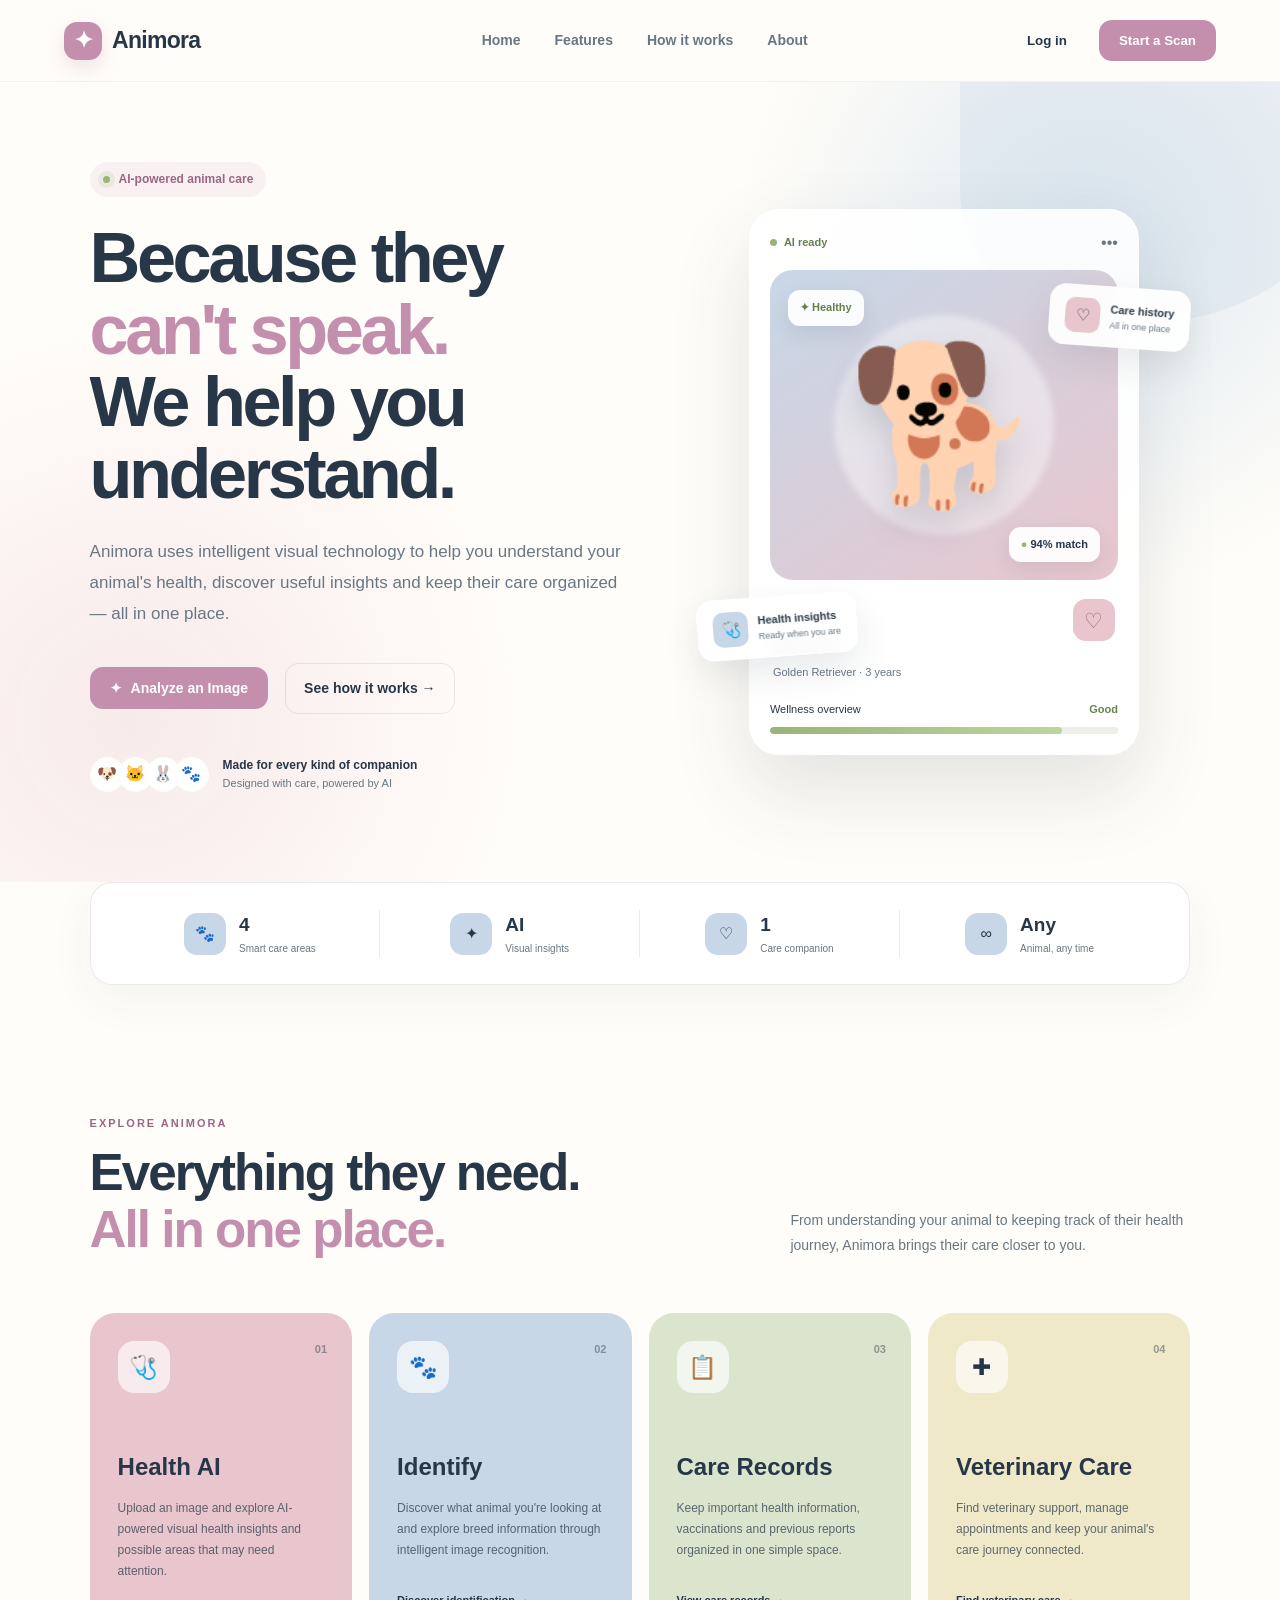
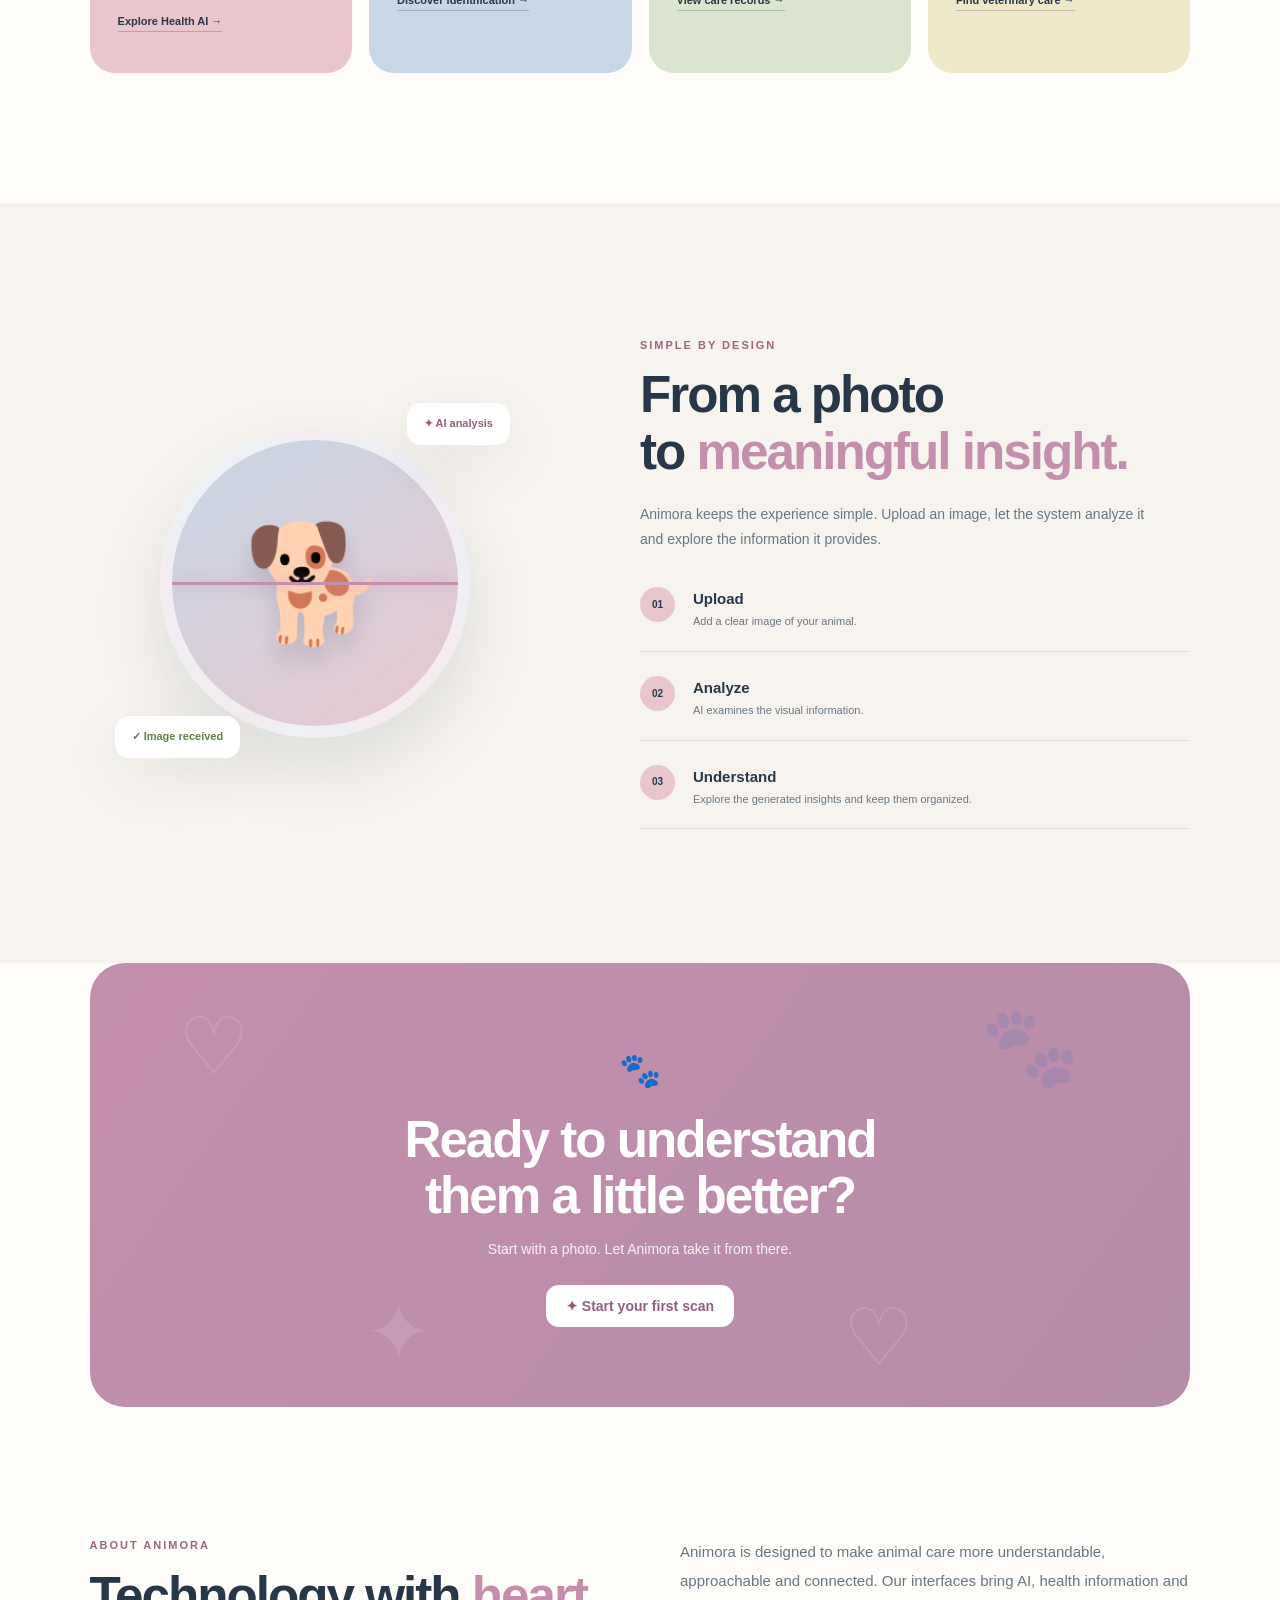
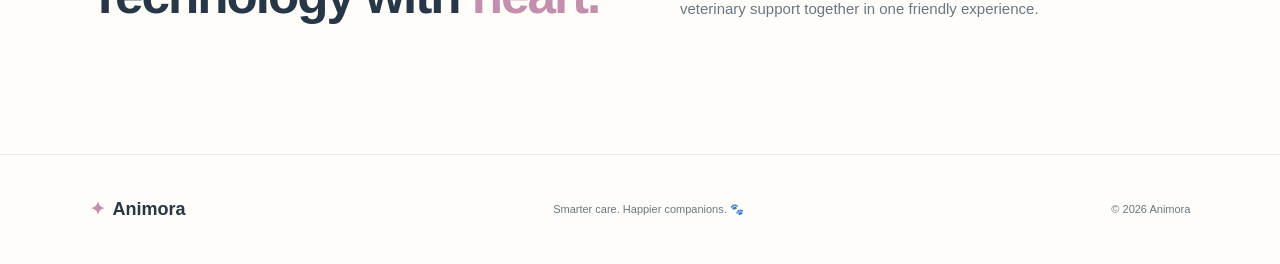
==== index.html @ 7e2e4710 "Initial Animora project" ====
<!DOCTYPE html>
<html lang="en">

<head>

    <meta charset="UTF-8">

    <meta name="viewport"
          content="width=device-width, initial-scale=1.0">

    <title>Animora — Smarter Care for Every Animal</title>

    <meta
        name="description"
        content="Animora is an AI-powered animal care platform that helps you understand, monitor and care for your animal."
    >

    <link rel="stylesheet" href="style.css">

</head>


<body>


    <!-- ================= NAVIGATION ================= -->

    <header class="navbar">

        <a href="index.html" class="logo">

            <span class="logo-icon">✦</span>

            <span>Animora</span>

        </a>


        <nav class="nav-links" id="navLinks">

            <a href="#home">
                Home
            </a>

            <a href="#features">
                Features
            </a>

            <a href="#how-it-works">
                How it works
            </a>

            <a href="#about">
                About
            </a>

        </nav>


        <div class="nav-actions">

            <button class="login-btn">
                Log in
            </button>


            <!-- CONNECTED TO HEALTH AI SCANNER -->

            <button
                class="nav-cta"
                onclick="window.location.href='Health-AI/scanner.html'"
            >
                Start a Scan
            </button>

        </div>


        <button
            class="menu-btn"
            id="menuBtn"
        >
            ☰
        </button>

    </header>



    <!-- ================= HERO ================= -->

    <main>

        <section
            class="hero"
            id="home"
        >


            <div class="hero-content">


                <div class="eyebrow">

                    <span class="pulse-dot"></span>

                    AI-powered animal care

                </div>


                <h1>

                    Because they

                    <span>
                        can't speak.
                    </span>

                    <br>

                    We help you understand.

                </h1>


                <p class="hero-description">

                    Animora uses intelligent visual technology
                    to help you understand your animal's health,
                    discover useful insights and keep their care
                    organized — all in one place.

                </p>


                <div class="hero-buttons">


                    <!-- CONNECTED TO HEALTH AI SCANNER -->

                    <button
                        class="primary-btn"
                        onclick="window.location.href='Health-AI/scanner.html'"
                    >

                        <span>✦</span>

                        Analyze an Image

                    </button>


                    <a
                        href="#how-it-works"
                        class="secondary-btn"
                    >

                        See how it works

                        <span>→</span>

                    </a>


                </div>


                <div class="hero-trust">


                    <div class="avatars">

                        <span>🐶</span>

                        <span>🐱</span>

                        <span>🐰</span>

                        <span>🐾</span>

                    </div>


                    <div>

                        <strong>
                            Made for every kind of companion
                        </strong>

                        <small>
                            Designed with care, powered by AI
                        </small>

                    </div>

                </div>


            </div>



            <!-- ================= HERO VISUAL ================= -->

            <div class="hero-visual">


                <div class="decor decor-one"></div>

                <div class="decor decor-two"></div>


                <div class="pet-card">


                    <div class="card-top">


                        <span class="scan-status">

                            <span></span>

                            AI ready

                        </span>


                        <span class="dots">
                            •••
                        </span>


                    </div>


                    <div class="animal-image">


                        <div class="image-glow"></div>


                        <div class="pet-placeholder">
                            🐕
                        </div>


                        <div class="floating-tag tag-one">

                            ✦ Healthy

                        </div>


                        <div class="floating-tag tag-two">

                            <span>●</span>

                            94% match

                        </div>


                    </div>


                    <div class="pet-info">


                        <div>

                            <span class="small-label">
                                Your companion
                            </span>


                            <h3>
                                Bruno
                            </h3>


                            <p>
                                Golden Retriever · 3 years
                            </p>

                        </div>


                        <div class="heart">
                            ♡
                        </div>


                    </div>


                    <div class="health-bar">


                        <div class="health-title">

                            <span>
                                Wellness overview
                            </span>

                            <strong>
                                Good
                            </strong>

                        </div>


                        <div class="progress">

                            <span></span>

                        </div>


                    </div>


                </div>


                <div class="mini-card mini-card-left">

                    <span>🩺</span>

                    <div>

                        <strong>
                            Health insights
                        </strong>

                        <small>
                            Ready when you are
                        </small>

                    </div>

                </div>


                <div class="mini-card mini-card-right">

                    <span>♡</span>

                    <div>

                        <strong>
                            Care history
                        </strong>

                        <small>
                            All in one place
                        </small>

                    </div>

                </div>


            </div>


        </section>



        <!-- ================= QUICK STATS ================= -->

        <section class="stats-section">


            <div class="stat">

                <span class="stat-icon">
                    🐾
                </span>

                <div>

                    <strong>
                        4
                    </strong>

                    <span>
                        Smart care areas
                    </span>

                </div>

            </div>


            <div class="stat">

                <span class="stat-icon">
                    ✦
                </span>

                <div>

                    <strong>
                        AI
                    </strong>

                    <span>
                        Visual insights
                    </span>

                </div>

            </div>


            <div class="stat">

                <span class="stat-icon">
                    ♡
                </span>

                <div>

                    <strong>
                        1
                    </strong>

                    <span>
                        Care companion
                    </span>

                </div>

            </div>


            <div class="stat">

                <span class="stat-icon">
                    ∞
                </span>

                <div>

                    <strong>
                        Any
                    </strong>

                    <span>
                        Animal, any time
                    </span>

                </div>

            </div>


        </section>



        <!-- ================= FEATURES ================= -->

        <section
            class="features-section"
            id="features"
        >


            <div class="section-heading">


                <div>

                    <span class="section-label">
                        EXPLORE ANIMORA
                    </span>


                    <h2>

                        Everything they need.

                        <br>

                        <span>
                            All in one place.
                        </span>

                    </h2>

                </div>


                <p>

                    From understanding your animal to keeping track
                    of their health journey, Animora brings their
                    care closer to you.

                </p>


            </div>



            <div class="feature-grid">


                <!-- ================= HEALTH AI ================= -->

                <article class="feature-card feature-health">


                    <div class="feature-icon">
                        🩺
                    </div>


                    <span class="feature-number">
                        01
                    </span>


                    <h3>
                        Health AI
                    </h3>


                    <p>

                        Upload an image and explore AI-powered
                        visual health insights and possible
                        areas that may need attention.

                    </p>


                    <!-- CONNECTED TO HEALTH AI -->

                    <a href="Health-AI/index.html">

                        Explore Health AI →

                    </a>


                </article>



                <!-- ================= IDENTIFY ================= -->

                <article class="feature-card feature-identify">


                    <div class="feature-icon">
                        🐾
                    </div>


                    <span class="feature-number">
                        02
                    </span>


                    <h3>
                        Identify
                    </h3>


                    <p>

                        Discover what animal you're looking at
                        and explore breed information through
                        intelligent image recognition.

                    </p>


                    <!-- CONNECT THIS LATER -->

                    <a href="#">

                        Discover identification →

                    </a>


                </article>



                <!-- ================= CARE RECORDS ================= -->

                <article class="feature-card feature-records">


                    <div class="feature-icon">
                        📋
                    </div>


                    <span class="feature-number">
                        03
                    </span>


                    <h3>
                        Care Records
                    </h3>


                    <p>

                        Keep important health information,
                        vaccinations and previous reports
                        organized in one simple space.

                    </p>


                    <!-- CONNECT THIS LATER -->

                    <a href="#">

                        View care records →

                    </a>


                </article>



                <!-- ================= VETERINARY CARE ================= -->

                <article class="feature-card feature-vet">


                    <div class="feature-icon">
                        ✚
                    </div>


                    <span class="feature-number">
                        04
                    </span>


                    <h3>
                        Veterinary Care
                    </h3>


                    <p>

                        Find veterinary support, manage
                        appointments and keep your animal's
                        care journey connected.

                    </p>


                    <!-- CONNECT THIS LATER -->

                    <a href="#">

                        Find veterinary care →

                    </a>


                </article>


            </div>


        </section>



        <!-- ================= HOW IT WORKS ================= -->

        <section
            class="how-section"
            id="how-it-works"
        >


            <div class="how-visual">


                <div class="scan-circle">

                    <span>
                        🐕
                    </span>

                    <div class="scan-line"></div>

                </div>


                <div class="scan-chip chip-top">

                    ✦ AI analysis

                </div>


                <div class="scan-chip chip-bottom">

                    ✓ Image received

                </div>


            </div>



            <div class="how-content">


                <span class="section-label">

                    SIMPLE BY DESIGN

                </span>


                <h2>

                    From a photo

                    <br>

                    to

                    <span>
                        meaningful insight.
                    </span>

                </h2>


                <p>

                    Animora keeps the experience simple.
                    Upload an image, let the system analyze
                    it and explore the information it provides.

                </p>



                <div class="steps">


                    <div class="step">


                        <span>
                            01
                        </span>


                        <div>

                            <h3>
                                Upload
                            </h3>

                            <p>
                                Add a clear image of your animal.
                            </p>

                        </div>


                    </div>



                    <div class="step">


                        <span>
                            02
                        </span>


                        <div>

                            <h3>
                                Analyze
                            </h3>

                            <p>
                                AI examines the visual information.
                            </p>

                        </div>


                    </div>



                    <div class="step">


                        <span>
                            03
                        </span>


                        <div>

                            <h3>
                                Understand
                            </h3>

                            <p>
                                Explore the generated insights
                                and keep them organized.
                            </p>

                        </div>


                    </div>


                </div>


            </div>


        </section>



        <!-- ================= CTA ================= -->

        <section class="cta-section">


            <div class="cta-content">


                <span class="cta-paw">
                    🐾
                </span>


                <h2>

                    Ready to understand

                    <br>

                    them a little better?

                </h2>


                <p>

                    Start with a photo.
                    Let Animora take it from there.

                </p>


                <!-- CONNECTED TO HEALTH AI SCANNER -->

                <button
                    class="primary-btn light-btn"
                    onclick="window.location.href='Health-AI/scanner.html'"
                >

                    ✦ Start your first scan

                </button>


            </div>


            <div class="cta-decoration">

                <span>♡</span>

                <span>✦</span>

                <span>🐾</span>

                <span>♡</span>

            </div>


        </section>



        <!-- ================= ABOUT ================= -->

        <section
            class="about-section"
            id="about"
        >


            <div>

                <span class="section-label">
                    ABOUT ANIMORA
                </span>


                <h2>

                    Technology with

                    <span>
                        heart.
                    </span>

                </h2>

            </div>


            <p>

                Animora is designed to make animal care more
                understandable, approachable and connected.
                Our interfaces bring AI, health information
                and veterinary support together in one friendly
                experience.

            </p>


        </section>


    </main>



    <!-- ================= FOOTER ================= -->

    <footer>


        <div class="footer-logo">

            <span>
                ✦
            </span>

            Animora

        </div>


        <p>
            Smarter care. Happier companions. 🐾
        </p>


        <span class="copyright">

            © 2026 Animora

        </span>


    </footer>



    <!-- Hidden image input -->

    <input
        type="file"
        id="imageInput"
        accept="image/*"
        hidden
    >


    <script src="script.js"></script>


</body>

</html>
---- style.css ----
/* =====================================================
   ANIMORA
   Global Styles
===================================================== */


/* ---------- COLOR SYSTEM ---------- */

:root {

    --dusty-rose: #C38FAD;
    --soft-blush: #E9C6CE;

    --mist-blue: #C7D7E7;
    --sky-blue: #93BAD9;

    --sage: #9BB27B;
    --soft-gold: #CFC987;

    --cream: #FFFDF9;
    --white: #FFFFFF;

    --ink: #273747;
    --muted: #687783;

    --border: rgba(39, 55, 71, 0.10);

    --shadow:
        0 20px 60px rgba(39, 55, 71, 0.08);

    --radius-lg: 30px;
    --radius-md: 20px;
    --radius-sm: 14px;
}


/* ---------- RESET ---------- */

* {
    margin: 0;
    padding: 0;
    box-sizing: border-box;
}

html {
    scroll-behavior: smooth;
}

body {
    font-family:
        "Segoe UI",
        Inter,
        Arial,
        sans-serif;

    background: var(--cream);
    color: var(--ink);

    line-height: 1.6;

    overflow-x: hidden;
}

button,
a {
    font-family: inherit;
}

button {
    cursor: pointer;
}

a {
    text-decoration: none;
    color: inherit;
}


/* ---------- NAVIGATION ---------- */

.navbar {

    width: 100%;

    padding:
        20px
        clamp(25px, 5vw, 80px);

    display: flex;
    align-items: center;
    justify-content: space-between;

    position: sticky;
    top: 0;

    z-index: 1000;

    background:
        rgba(255, 253, 249, 0.88);

    backdrop-filter: blur(18px);

    border-bottom:
        1px solid rgba(39, 55, 71, 0.06);
}


.logo {

    display: flex;
    align-items: center;
    gap: 10px;

    font-size: 23px;
    font-weight: 750;

    letter-spacing: -0.7px;
}


.logo-icon {

    width: 38px;
    height: 38px;

    display: grid;
    place-items: center;

    border-radius: 13px;

    background: var(--dusty-rose);

    color: white;

    box-shadow:
        0 8px 20px rgba(195, 143, 173, 0.25);
}


.nav-links {

    display: flex;
    gap: 34px;

    margin-left: 80px;
}


.nav-links a {

    color: var(--muted);

    font-size: 14px;
    font-weight: 600;

    transition: 0.25s ease;
}


.nav-links a:hover {
    color: var(--dusty-rose);
}


.nav-actions {

    display: flex;
    align-items: center;
    gap: 14px;
}


.login-btn {

    border: none;
    background: transparent;

    color: var(--ink);

    font-weight: 600;

    padding: 11px 18px;
}


.nav-cta,
.primary-btn {

    border: none;

    background: var(--dusty-rose);
    color: white;

    padding: 13px 20px;

    border-radius: 13px;

    font-weight: 700;

    transition:
        transform 0.25s ease,
        box-shadow 0.25s ease;
}


.nav-cta:hover,
.primary-btn:hover {

    transform: translateY(-3px);

    box-shadow:
        0 12px 25px
        rgba(195, 143, 173, 0.3);
}


.menu-btn {
    display: none;

    border: none;
    background: none;

    font-size: 25px;
}


/* ---------- HERO ---------- */

.hero {

    min-height: 720px;

    padding:
        80px
        clamp(25px, 7vw, 110px)
        90px;

    display: grid;

    grid-template-columns:
        1fr 0.9fr;

    align-items: center;

    gap: 60px;

    position: relative;

    overflow: hidden;

    background:

        radial-gradient(
            circle at 85% 20%,
            rgba(147, 186, 217, 0.28),
            transparent 28%
        ),

        radial-gradient(
            circle at 10% 80%,
            rgba(233, 198, 206, 0.35),
            transparent 30%
        ),

        var(--cream);
}


/* decorative blobs */

.hero::before {

    content: "";

    position: absolute;

    width: 420px;
    height: 420px;

    background: var(--mist-blue);

    border-radius: 48% 52% 63% 37%;

    opacity: 0.32;

    top: -180px;
    right: -100px;

    z-index: 0;
}


.hero-content {
    position: relative;
    z-index: 2;

    max-width: 650px;
}


.eyebrow {

    display: inline-flex;

    align-items: center;
    gap: 9px;

    padding: 8px 13px;

    background:
        rgba(195, 143, 173, 0.11);

    color:
        #9b6685;

    border-radius: 50px;

    font-size: 12px;
    font-weight: 750;

    margin-bottom: 25px;
}


.pulse-dot {

    width: 7px;
    height: 7px;

    border-radius: 50%;

    background: var(--sage);

    box-shadow:
        0 0 0 5px rgba(155, 178, 123, 0.16);
}


.hero h1 {

    font-size:
        clamp(45px, 5.5vw, 78px);

    line-height: 1.02;

    letter-spacing: -3.5px;

    font-weight: 800;

    margin-bottom: 28px;
}


.hero h1 span {

    color: var(--dusty-rose);

    position: relative;
}


.hero-description {

    max-width: 570px;

    font-size: 17px;

    line-height: 1.8;

    color: var(--muted);

    margin-bottom: 34px;
}


.hero-buttons {

    display: flex;
    align-items: center;

    gap: 17px;
}


.primary-btn {

    display: inline-flex;
    align-items: center;
    gap: 9px;

    font-size: 14px;
}


.secondary-btn {

    padding: 13px 18px;

    border: 1px solid var(--border);

    border-radius: 13px;

    font-size: 14px;

    font-weight: 700;

    transition: 0.25s ease;
}


.secondary-btn:hover {

    background: white;

    transform: translateY(-2px);

    box-shadow: var(--shadow);
}


.hero-trust {

    display: flex;

    align-items: center;

    gap: 14px;

    margin-top: 42px;
}


.avatars {

    display: flex;
}


.avatars span {

    width: 35px;
    height: 35px;

    display: grid;
    place-items: center;

    background: white;

    border-radius: 50%;

    border: 2px solid var(--cream);

    margin-left: -7px;

    font-size: 16px;
}


.avatars span:first-child {
    margin-left: 0;
}


.hero-trust strong {

    display: block;

    font-size: 12px;
}


.hero-trust small {

    display: block;

    font-size: 11px;

    color: var(--muted);
}


/* ---------- HERO VISUAL ---------- */

.hero-visual {

    position: relative;

    min-height: 560px;

    display: grid;

    place-items: center;

    z-index: 1;
}


.pet-card {

    width: min(390px, 90%);

    padding: 20px;

    background:
        rgba(255, 255, 255, 0.88);

    border:
        1px solid rgba(255,255,255,0.8);

    border-radius: 30px;

    box-shadow:
        0 35px 80px
        rgba(39, 55, 71, 0.13);

    transform:
        rotate(2deg);

    position: relative;

    z-index: 3;
}


.card-top {

    display: flex;
    justify-content: space-between;

    align-items: center;

    margin-bottom: 15px;
}


.scan-status {

    display: flex;

    align-items: center;

    gap: 7px;

    color: #657f4d;

    font-size: 11px;

    font-weight: 750;
}


.scan-status span {

    width: 7px;
    height: 7px;

    border-radius: 50%;

    background: var(--sage);
}


.dots {
    color: var(--muted);
}


.animal-image {

    height: 310px;

    border-radius: 23px;

    overflow: hidden;

    position: relative;

    display: grid;

    place-items: center;

    background:

        linear-gradient(
            145deg,
            var(--mist-blue),
            var(--soft-blush)
        );
}


.pet-placeholder {

    font-size: 155px;

    filter:
        drop-shadow(
            0 18px 15px
            rgba(39,55,71,0.16)
        );

    position: relative;
    z-index: 2;
}


.image-glow {

    position: absolute;

    width: 220px;
    height: 220px;

    border-radius: 50%;

    background:
        rgba(255,255,255,0.4);

    filter: blur(3px);
}


.floating-tag {

    position: absolute;

    z-index: 4;

    background:
        rgba(255,255,255,0.92);

    padding: 9px 12px;

    border-radius: 12px;

    font-size: 11px;

    font-weight: 750;

    box-shadow:
        0 8px 20px
        rgba(39,55,71,0.10);
}


.tag-one {

    top: 20px;
    left: 18px;

    color: #63804c;
}


.tag-two {

    right: 18px;
    bottom: 18px;

    color: var(--ink);
}


.tag-two span {
    color: var(--sage);
}


.pet-info {

    display: flex;

    justify-content: space-between;

    padding:
        19px
        3px
        15px;
}


.small-label {

    color: var(--muted);

    font-size: 10px;
}


.pet-info h3 {

    font-size: 23px;

    margin-top: 2px;
}


.pet-info p {

    font-size: 11px;

    color: var(--muted);
}


.heart {

    width: 42px;
    height: 42px;

    display: grid;
    place-items: center;

    background: var(--soft-blush);

    border-radius: 13px;

    color: #9b6685;

    font-size: 21px;
}


.health-bar {

    padding-top: 5px;
}


.health-title {

    display: flex;

    justify-content: space-between;

    font-size: 11px;

    margin-bottom: 8px;
}


.health-title strong {
    color: #67834f;
}


.progress {

    height: 7px;

    background: #edf0e9;

    border-radius: 50px;

    overflow: hidden;
}


.progress span {

    display: block;

    width: 84%;

    height: 100%;

    background:
        linear-gradient(
            90deg,
            var(--sage),
            #bfd59e
        );

    border-radius: inherit;
}


/* ---------- FLOATING CARDS ---------- */

.mini-card {

    position: absolute;

    z-index: 5;

    display: flex;

    align-items: center;

    gap: 10px;

    padding: 13px 16px;

    background:
        rgba(255,255,255,0.92);

    border-radius: 16px;

    box-shadow:
        0 15px 35px
        rgba(39,55,71,0.10);

    backdrop-filter: blur(10px);
}


.mini-card > span {

    width: 35px;
    height: 35px;

    display: grid;
    place-items: center;

    background: var(--mist-blue);

    border-radius: 10px;
}


.mini-card strong {

    display: block;

    font-size: 11px;
}


.mini-card small {

    display: block;

    font-size: 9px;

    color: var(--muted);
}


.mini-card-left {

    left: 0;
    bottom: 100px;

    transform: rotate(-4deg);
}


.mini-card-right {

    right: 0;
    top: 90px;

    transform: rotate(4deg);
}


.mini-card-right > span {
    background: var(--soft-blush);
}


/* ---------- STATS ---------- */

.stats-section {

    margin: 0 clamp(25px, 7vw, 110px);

    padding: 27px 30px;

    background: white;

    border: 1px solid var(--border);

    border-radius: 22px;

    display: grid;

    grid-template-columns: repeat(4, 1fr);

    box-shadow:
        0 15px 45px
        rgba(39,55,71,0.05);
}


.stat {

    display: flex;

    align-items: center;

    justify-content: center;

    gap: 13px;

    border-right: 1px solid var(--border);
}


.stat:last-child {
    border: none;
}


.stat-icon {

    width: 42px;
    height: 42px;

    display: grid;
    place-items: center;

    border-radius: 13px;

    background: var(--mist-blue);
}


.stat strong {

    display: block;

    font-size: 19px;
}


.stat span:last-child {

    display: block;

    color: var(--muted);

    font-size: 10px;
}


/* ---------- COMMON SECTION ---------- */

.features-section,
.how-section,
.about-section {

    padding:
        130px
        clamp(25px, 7vw, 110px);
}


.section-heading {

    display: flex;

    justify-content: space-between;

    align-items: end;

    gap: 50px;

    margin-bottom: 55px;
}


.section-label {

    display: block;

    color: #9b6685;

    font-size: 11px;

    font-weight: 800;

    letter-spacing: 2px;

    margin-bottom: 13px;
}


.section-heading h2,
.how-content h2,
.about-section h2 {

    font-size:
        clamp(34px, 4vw, 54px);

    line-height: 1.1;

    letter-spacing: -2px;
}


.section-heading h2 span,
.how-content h2 span,
.about-section h2 span {

    color: var(--dusty-rose);
}


.section-heading > p {

    max-width: 400px;

    color: var(--muted);

    font-size: 14px;

    line-height: 1.8;
}


/* ---------- FEATURE GRID ---------- */

.feature-grid {

    display: grid;

    grid-template-columns:
        repeat(4, 1fr);

    gap: 17px;
}


.feature-card {

    min-height: 360px;

    padding: 28px;

    border-radius: 25px;

    position: relative;

    overflow: hidden;

    transition:
        transform 0.3s ease,
        box-shadow 0.3s ease;
}


.feature-card:hover {

    transform: translateY(-8px);

    box-shadow: var(--shadow);
}


.feature-health {
    background: var(--soft-blush);
}


.feature-identify {
    background: var(--mist-blue);
}


.feature-records {
    background: #dbe5ce;
}


.feature-vet {
    background: #f0e9c9;
}


.feature-icon {

    width: 52px;
    height: 52px;

    display: grid;
    place-items: center;

    background:
        rgba(255,255,255,0.65);

    border-radius: 16px;

    font-size: 23px;

    margin-bottom: 55px;
}


.feature-number {

    position: absolute;

    right: 25px;
    top: 28px;

    font-size: 11px;

    font-weight: 800;

    opacity: 0.45;
}


.feature-card h3 {

    font-size: 24px;

    margin-bottom: 12px;
}


.feature-card p {

    color:
        rgba(39,55,71,0.72);

    font-size: 12px;

    line-height: 1.75;

    margin-bottom: 25px;
}


.feature-card a {

    font-size: 11px;

    font-weight: 800;

    border-bottom:
        1px solid
        rgba(39,55,71,0.25);

    padding-bottom: 4px;
}


/* ---------- HOW IT WORKS ---------- */

.how-section {

    display: grid;

    grid-template-columns:
        0.9fr 1.1fr;

    gap: 100px;

    align-items: center;

    background: #f7f4ef;
}


.how-visual {

    height: 500px;

    display: grid;

    place-items: center;

    position: relative;
}


.scan-circle {

    width: 310px;
    height: 310px;

    border-radius: 50%;

    display: grid;
    place-items: center;

    background:
        linear-gradient(
            145deg,
            var(--mist-blue),
            var(--soft-blush)
        );

    border:
        12px solid
        rgba(255,255,255,0.65);

    box-shadow:
        0 30px 70px
        rgba(39,55,71,0.12);

    position: relative;

    overflow: hidden;
}


.scan-circle span {

    font-size: 115px;

    filter:
        drop-shadow(
            0 15px 10px
            rgba(39,55,71,0.15)
        );
}


.scan-line {

    position: absolute;

    left: 0;
    right: 0;

    height: 3px;

    background: var(--dusty-rose);

    box-shadow:
        0 0 15px
        rgba(195,143,173,0.7);

    animation:
        scan 3s infinite ease-in-out;
}


@keyframes scan {

    0% {
        top: 15%;
    }

    50% {
        top: 85%;
    }

    100% {
        top: 15%;
    }
}


.scan-chip {

    position: absolute;

    padding: 12px 17px;

    background: white;

    border-radius: 14px;

    box-shadow: var(--shadow);

    font-size: 11px;

    font-weight: 750;
}


.chip-top {

    top: 70px;
    right: 30px;

    color: #8c627d;
}


.chip-bottom {

    bottom: 75px;
    left: 25px;

    color: #63804c;
}


.how-content > p {

    max-width: 530px;

    color: var(--muted);

    margin:
        22px
        0
        35px;

    font-size: 14px;

    line-height: 1.8;
}


.steps {

    display: flex;

    flex-direction: column;

    gap: 24px;
}


.step {

    display: flex;

    gap: 18px;

    padding-bottom: 20px;

    border-bottom: 1px solid var(--border);
}


.step > span {

    width: 35px;
    height: 35px;

    flex-shrink: 0;

    display: grid;
    place-items: center;

    border-radius: 50%;

    background: var(--soft-blush);

    font-size: 10px;

    font-weight: 800;
}


.step h3 {

    font-size: 15px;

    margin-bottom: 2px;
}


.step p {

    color: var(--muted);

    font-size: 11px;
}


/* ---------- CTA ---------- */

.cta-section {

    margin:
        0
        clamp(25px, 7vw, 110px);

    padding:
        80px 60px;

    border-radius: 35px;

    position: relative;

    overflow: hidden;

    background:
        linear-gradient(
            125deg,
            var(--dusty-rose),
            #b78ca9
        );

    color: white;

    text-align: center;
}


.cta-content {

    position: relative;
    z-index: 2;
}


.cta-paw {

    display: block;

    font-size: 34px;

    margin-bottom: 15px;
}


.cta-section h2 {

    font-size:
        clamp(35px, 4vw, 52px);

    line-height: 1.08;

    letter-spacing: -2px;

    margin-bottom: 15px;
}


.cta-section p {

    opacity: 0.9;

    font-size: 14px;

    margin-bottom: 25px;
}


.light-btn {

    background: white;

    color: #925e7e;
}


.light-btn:hover {

    box-shadow:
        0 12px 30px
        rgba(39,55,71,0.18);
}


.cta-decoration span {

    position: absolute;

    font-size: 80px;

    opacity: 0.12;
}


.cta-decoration span:nth-child(1) {
    top: 20px;
    left: 8%;
}


.cta-decoration span:nth-child(2) {
    bottom: 10px;
    left: 25%;
}


.cta-decoration span:nth-child(3) {
    top: 20px;
    right: 10%;
}


.cta-decoration span:nth-child(4) {
    bottom: 5px;
    right: 25%;
}


/* ---------- ABOUT ---------- */

.about-section {

    display: grid;

    grid-template-columns: 1fr 1fr;

    gap: 80px;

    align-items: center;
}


.about-section p {

    color: var(--muted);

    line-height: 1.9;

    font-size: 15px;
}


/* ---------- FOOTER ---------- */

footer {

    padding:
        40px
        clamp(25px, 7vw, 110px);

    display: flex;

    justify-content: space-between;

    align-items: center;

    border-top: 1px solid var(--border);

    color: var(--muted);

    font-size: 11px;
}


.footer-logo {

    display: flex;

    align-items: center;

    gap: 8px;

    font-weight: 800;

    color: var(--ink);

    font-size: 18px;
}


.footer-logo span {
    color: var(--dusty-rose);
}


/* ---------- RESPONSIVE ---------- */

@media (max-width: 1000px) {

    .nav-links {
        margin-left: 0;
        gap: 18px;
    }

    .hero {
        grid-template-columns: 1fr;
        padding-top: 60px;
    }

    .hero-content {
        max-width: 750px;
    }

    .hero-visual {
        min-height: 500px;
    }

    .feature-grid {
        grid-template-columns: repeat(2, 1fr);
    }

    .how-section {
        grid-template-columns: 1fr;
    }

    .about-section {
        grid-template-columns: 1fr;
    }

}


@media (max-width: 700px) {

    .navbar {
        padding: 15px 20px;
    }

    .nav-links,
    .nav-actions {
        display: none;
    }

    .menu-btn {
        display: block;
    }

    .hero {
        padding:
            55px
            20px
            70px;
    }

    .hero h1 {
        letter-spacing: -2px;
    }

    .hero-buttons {
        flex-direction: column;
        align-items: stretch;
    }

    .primary-btn,
    .secondary-btn {
        justify-content: center;
        text-align: center;
    }

    .hero-visual {
        min-height: 450px;
    }

    .pet-card {
        width: 92%;
    }

    .mini-card-left {
        left: -5px;
    }

    .mini-card-right {
        right: -5px;
    }

    .stats-section {
        grid-template-columns: 1fr 1fr;

        gap: 20px;
    }

    .stat {
        border-right: none;
    }

    .features-section,
    .how-section,
    .about-section {
        padding:
            80px
            20px;
    }

    .section-heading {
        flex-direction: column;

        align-items: flex-start;
    }

    .feature-grid {
        grid-template-columns: 1fr;
    }

    .feature-card {
        min-height: 320px;
    }

    .how-section {
        gap: 30px;
    }

    .how-visual {
        height: 400px;
    }

    .scan-circle {
        width: 250px;
        height: 250px;
    }

    .cta-section {
        margin: 0 20px;
        padding: 65px 25px;
    }

    footer {
        flex-direction: column;
        gap: 15px;

        text-align: center;
    }
}
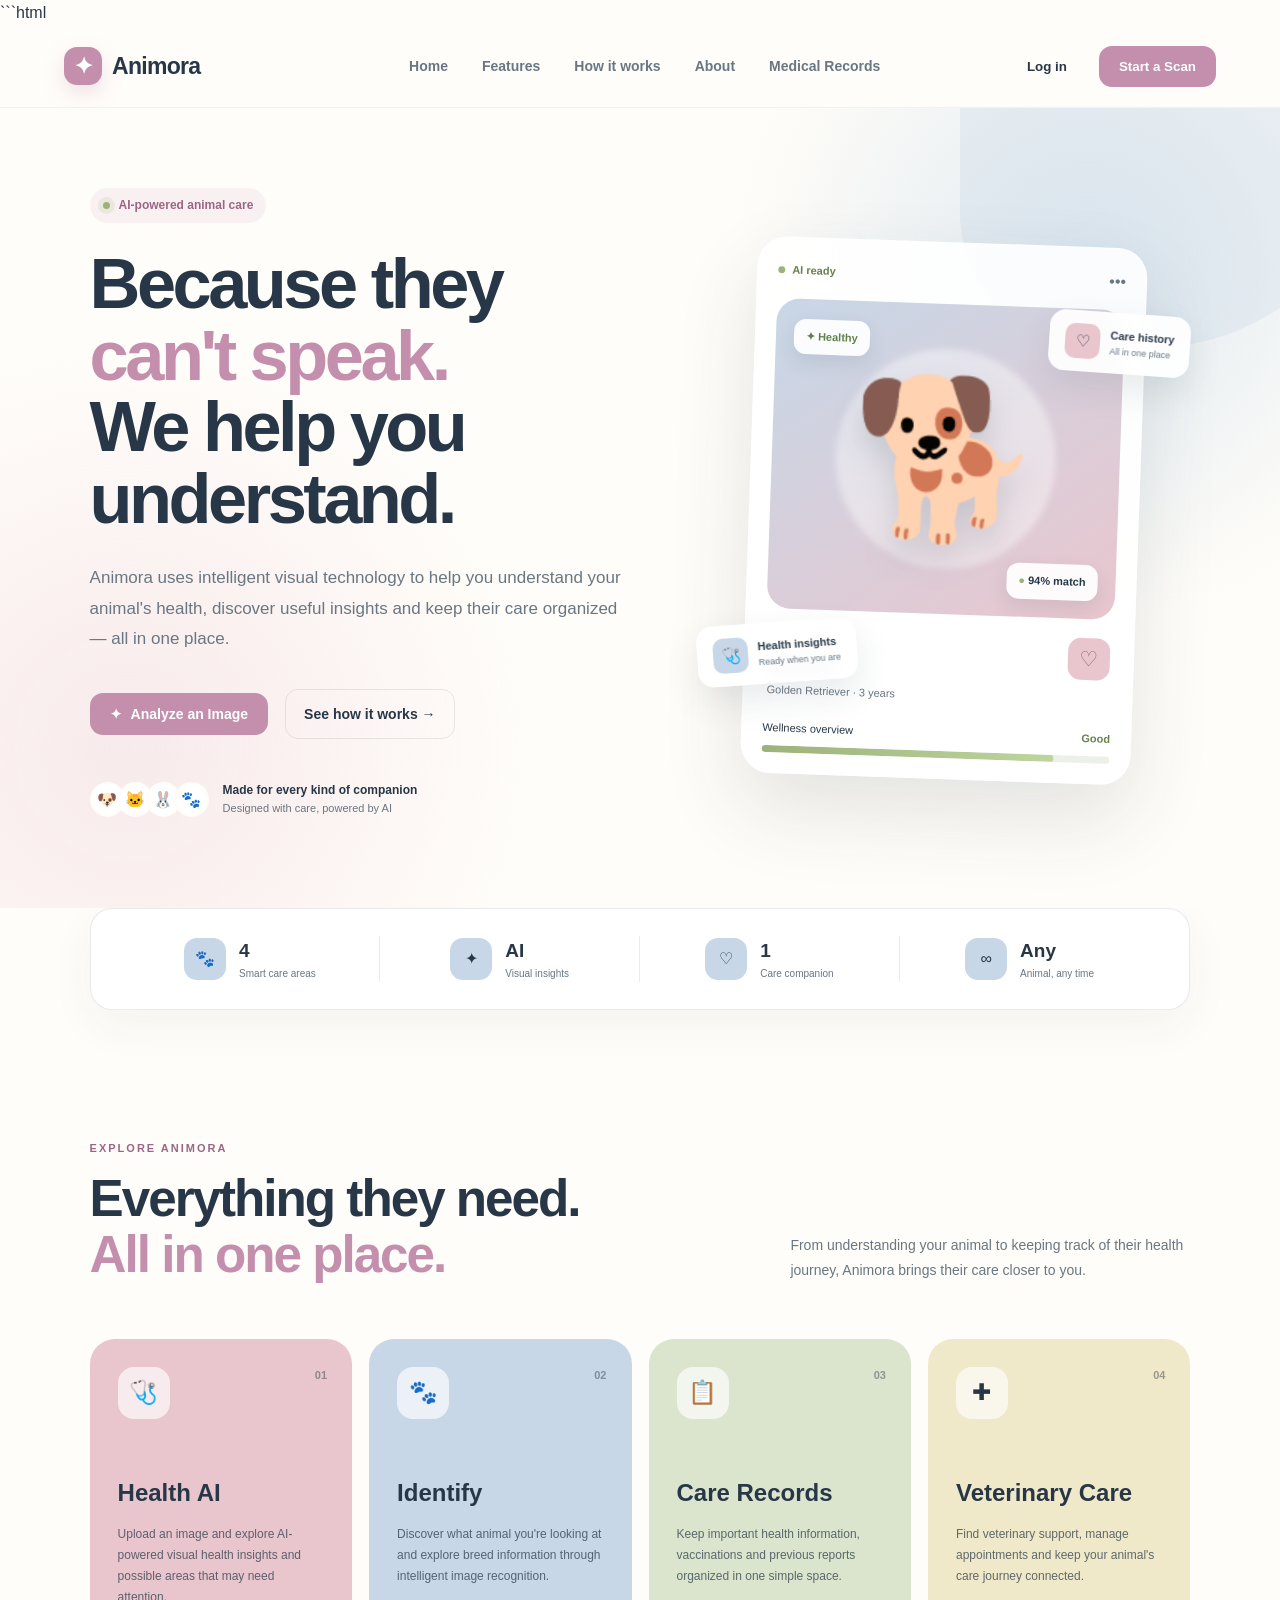
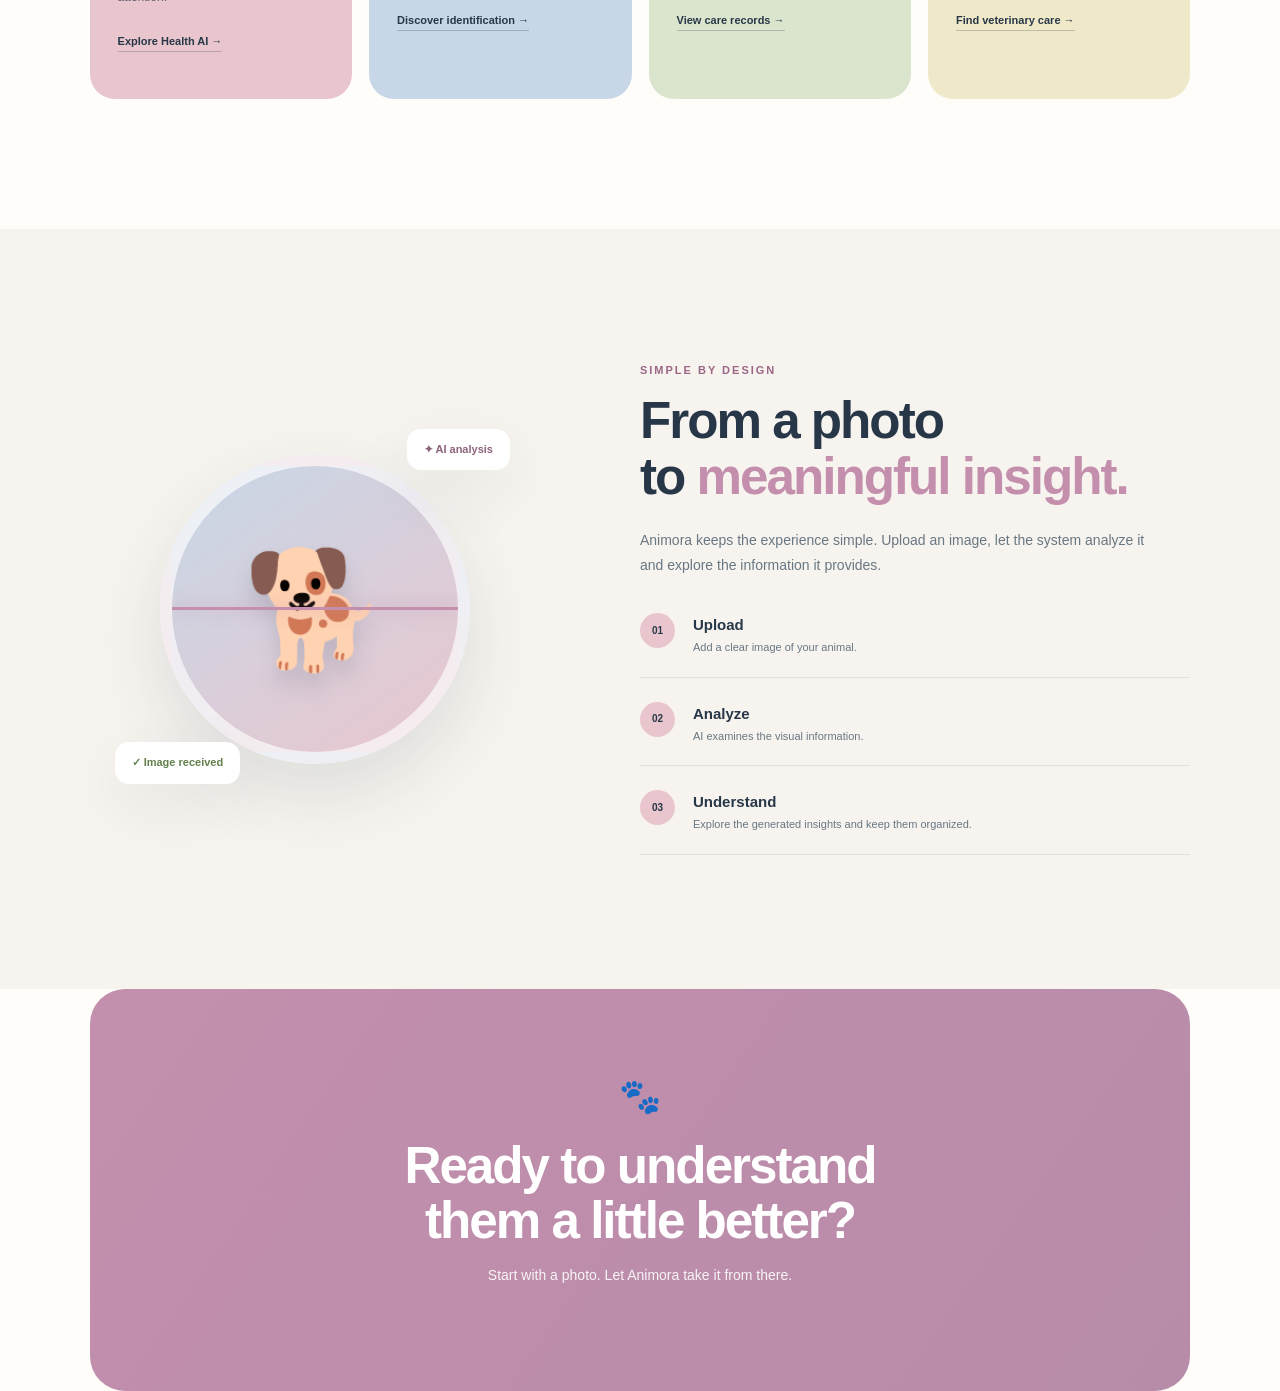
==== commit 5a7d920f: "Update index.html" ====
--- a/index.html
+++ b/index.html
@@ -1,4 +1,5 @@
- <!DOCTYPE html>
+```html
+<!DOCTYPE html>
 <html lang="en">
 
 <head>
@@ -52,6 +53,11 @@
 
             <a href="#about">
                 About
+            </a>
+
+            <!-- MEDICAL RECORDS -->
+            <a href="medical-records/profile.html">
+                Medical Records
             </a>
 
         </nav>
@@ -623,9 +629,9 @@
                     </p>
 
 
-                    <!-- CONNECT THIS LATER -->
-
-                    <a href="#">
+                    <!-- CONNECTED TO MEDICAL RECORDS -->
+
+                    <a href="medical-records/profile.html">
 
                         View care records →
 
@@ -870,7 +876,6 @@
 
                 </h2>
 
-
                 <p>
 
                     Start with a photo.
@@ -879,129 +884,5 @@
                 </p>
 
 
-                <!-- CONNECTED TO HEALTH AI SCANNER -->
-
-                <button
-                    class="primary-btn light-btn"
-                    onclick="window.location.href='Health-AI/scanner.html'"
-                >
-
-                    ✦ Start your first scan
-
-                </button>
-
-
-            </div>
-
-
-            <div class="cta-decoration">
-
-                <span>♡</span>
-
-                <span>✦</span>
-
-                <span>🐾</span>
-
-                <span>♡</span>
-
-            </div>
-
-
-        </section>
-
-
-
-        <!-- ================= ABOUT ================= -->
-
-        <section
-            class="about-section"
-            id="about"
-        >
-
-
-            <div>
-
-                <span class="section-label">
-                    ABOUT ANIMORA
-                </span>
-
-
-                <h2>
-
-                    Technology with
-
-                    <span>
-                        heart.
-                    </span>
-
-                </h2>
-
-            </div>
-
-
-            <p>
-
-                Animora is designed to make animal care more
-                understandable, approachable and connected.
-                Our interfaces bring AI, health information
-                and veterinary support together in one friendly
-                experience.
-
-            </p>
-
-
-        </section>
-
-
-    </main>
-
-
-
-    <!-- ================= FOOTER ================= -->
-
-    <footer>
-
-
-        <div class="footer-logo">
-
-            <span>
-                ✦
-            </span>
-
-            Animora
-
-        </div>
-
-
-        <p>
-            Smarter care. Happier companions. 🐾
-        </p>
-
-
-        <span class="copyright">
-
-            © 2026 Animora
-
-        </span>
-
-
-    </footer>
-
-
-
-    <!-- Hidden image input -->
-
-    <input
-        type="file"
-        id="imageInput"
-        accept="image/*"
-        hidden
-    >
-
-
-    <script src="script.js"></script>
-
-
-</body>
-
-</html>+                <!-- CONNECTED
+```
